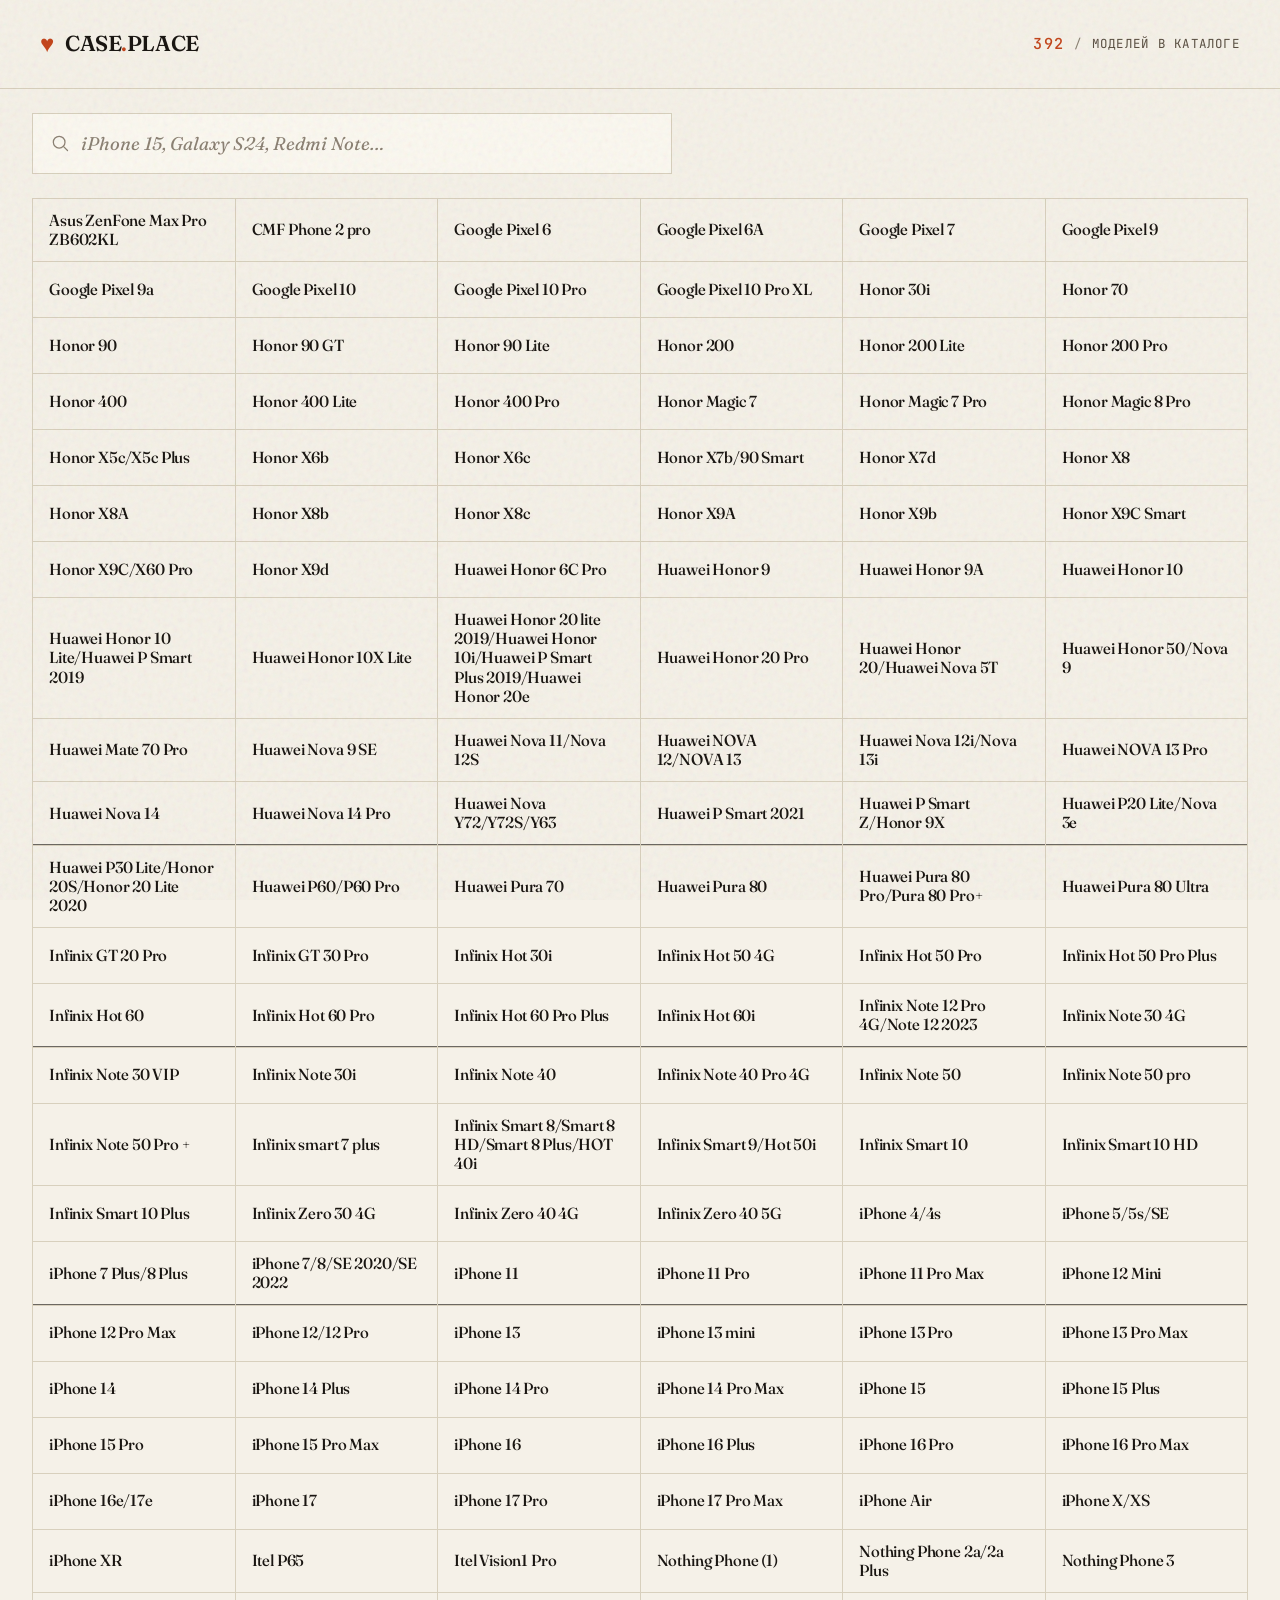
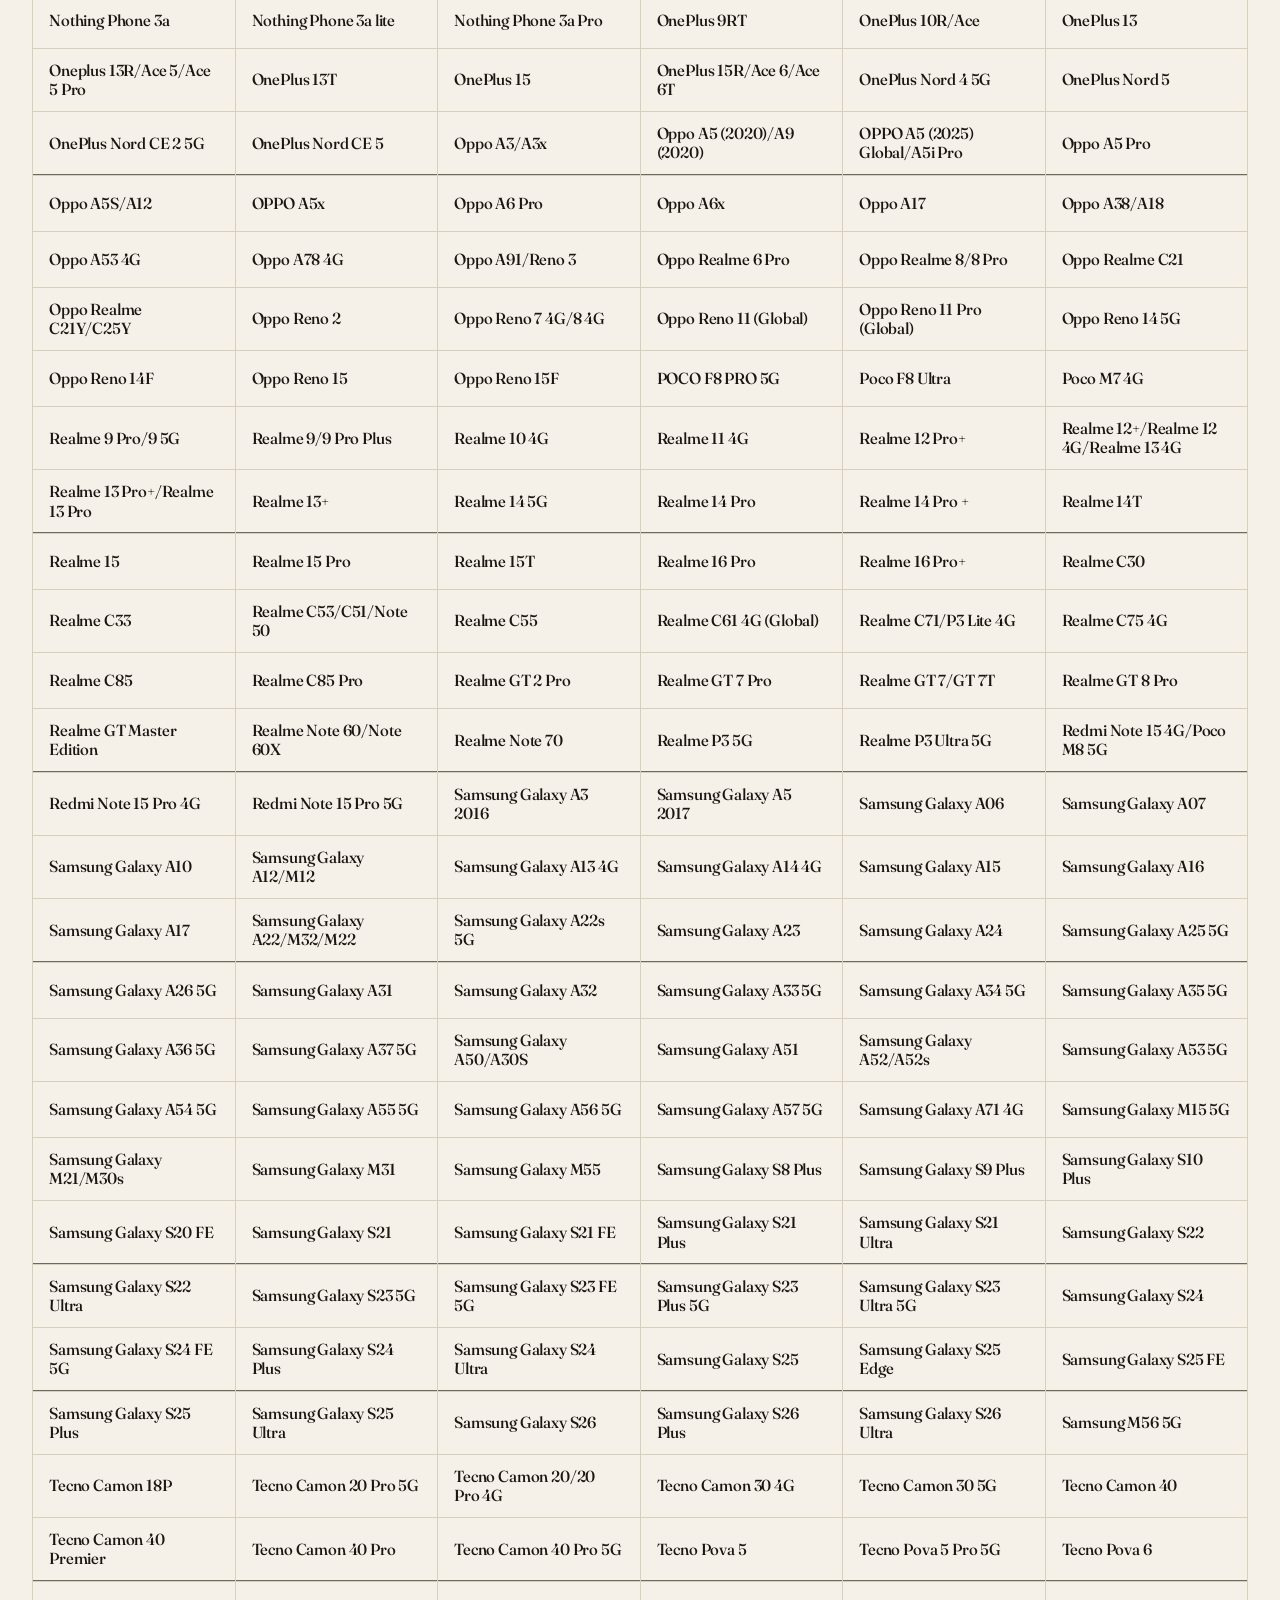
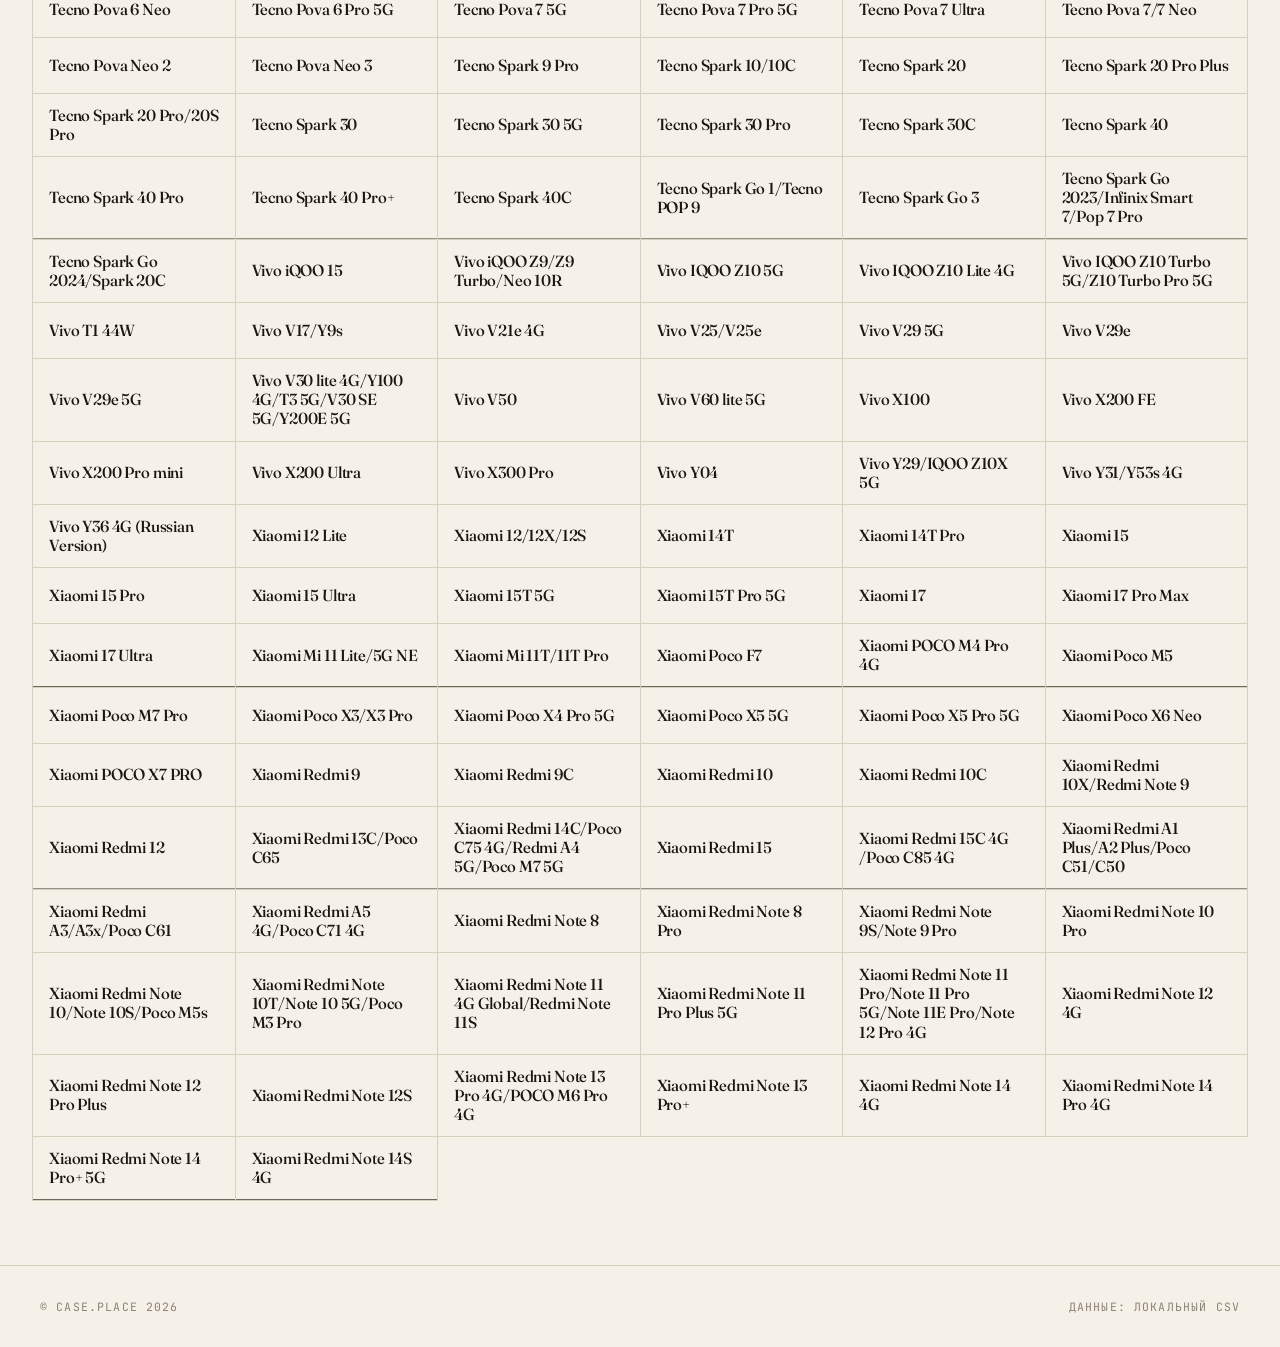
==== index.html @ de779906 "chore: initial deploy" ====
<!DOCTYPE html>
<html lang="ru">
<head>
<meta charset="UTF-8" />
<meta name="viewport" content="width=device-width, initial-scale=1.0" />
<title>Каталог моделей — CASE.PLACE</title>
<link rel="preconnect" href="https://fonts.googleapis.com">
<link rel="preconnect" href="https://fonts.gstatic.com" crossorigin>
<link href="https://fonts.googleapis.com/css2?family=Fraunces:ital,opsz,wght@0,9..144,400;0,9..144,600;0,9..144,800;1,9..144,500&family=JetBrains+Mono:wght@400;500&display=swap" rel="stylesheet">
<link rel="stylesheet" href="styles.css" />
</head>
<body>

<div class="noise"></div>

<header class="site-header">
  <div class="brand">
    <span class="brand-mark"><span class="brand-heart">♥</span></span>
    <span class="brand-name">CASE<span class="brand-dot">.</span>PLACE</span>
  </div>
  <nav class="meta-nav">
    <span id="model-count" class="counter">—</span>
    <span class="divider">/</span>
    <span class="label">моделей в каталоге</span>
  </nav>
</header>

<main class="container">

  <section class="search-section">
    <div class="search-wrap">
      <svg class="search-icon" viewBox="0 0 24 24" fill="none" stroke="currentColor" stroke-width="1.5">
        <circle cx="11" cy="11" r="7" />
        <path d="m21 21-4.35-4.35" stroke-linecap="round" />
      </svg>
      <input
        type="text"
        id="search"
        placeholder="iPhone 15, Galaxy S24, Redmi Note…"
        autocomplete="off"
      />
      <button id="clear-search" class="clear-btn" aria-label="Очистить">×</button>
    </div>
  </section>

  <section class="models" id="models-list">
    <div class="loading">Загрузка каталога…</div>
  </section>

  <section class="empty-state" id="empty-state" hidden>
    <div class="empty-mark">∅</div>
    <p>Ничего не нашлось по этому запросу.</p>
  </section>

</main>

<footer class="site-footer">
  <div class="footer-inner">
    <span>© CASE.PLACE 2026</span>
    <span class="footer-meta" id="data-meta">данные: локальный CSV</span>
  </div>
</footer>

<script src="app.js"></script>
</body>
</html>
---- styles.css ----
:root {
  --bg: #f5f1e8;
  --bg-alt: #ebe5d4;
  --ink: #1a1612;
  --ink-soft: #5a4f42;
  --ink-mute: #8c8274;
  --accent: #c4461c;
  --accent-soft: #e87c4b;
  --line: #d8d0bd;
  --card: #fbf8f0;
  --ok: #3a6b3a;
  --shadow: 0 1px 0 rgba(26, 22, 18, 0.08), 0 20px 40px -20px rgba(26, 22, 18, 0.15);
}

* { box-sizing: border-box; margin: 0; padding: 0; }

html { scroll-behavior: smooth; }

body {
  font-family: 'Fraunces', Georgia, serif;
  font-optical-sizing: auto;
  font-weight: 400;
  color: var(--ink);
  background: var(--bg);
  min-height: 100vh;
  line-height: 1.5;
  -webkit-font-smoothing: antialiased;
  text-rendering: optimizeLegibility;
  position: relative;
  overflow-x: hidden;
}

/* Noise texture overlay */
.noise {
  position: fixed;
  inset: 0;
  pointer-events: none;
  z-index: 1000;
  opacity: 0.35;
  mix-blend-mode: multiply;
  background-image: url("data:image/svg+xml,%3Csvg viewBox='0 0 200 200' xmlns='http://www.w3.org/2000/svg'%3E%3Cfilter id='n'%3E%3CfeTurbulence type='fractalNoise' baseFrequency='0.9' numOctaves='3' /%3E%3C/filter%3E%3Crect width='100%25' height='100%25' filter='url(%23n)' opacity='0.25' /%3E%3C/svg%3E");
}

/* HEADER */
.site-header {
  display: flex;
  justify-content: space-between;
  align-items: center;
  padding: 1.75rem 2.5rem;
  border-bottom: 1px solid var(--line);
  position: sticky;
  top: 0;
  background: rgba(245, 241, 232, 0.92);
  backdrop-filter: blur(12px);
  z-index: 100;
}

.brand {
  display: flex;
  align-items: center;
  gap: 0.7rem;
  font-family: 'Fraunces', serif;
  font-weight: 600;
  font-size: 1.35rem;
  letter-spacing: -0.02em;
}
.brand-mark {
  color: var(--accent);
  display: inline-flex;
  align-items: center;
  justify-content: center;
  flex-shrink: 0;
}
.brand-heart {
  font-size: 1.5rem;
  line-height: 1;
  display: inline-block;
  animation: spin 6s linear infinite;
}
@keyframes spin { to { transform: rotate(360deg); } }
.brand-dot { color: var(--accent); }

.back-link {
  display: inline-flex;
  align-items: center;
  gap: 0.5rem;
  color: var(--ink);
  text-decoration: none;
  font-family: 'JetBrains Mono', monospace;
  font-size: 0.8rem;
  text-transform: uppercase;
  letter-spacing: 0.12em;
  transition: color 0.2s;
}
.back-link:hover { color: var(--accent); }
.back-link:hover .back-arrow { transform: translateX(-4px); }
.back-arrow { transition: transform 0.25s ease; display: inline-block; }

.meta-nav {
  display: flex;
  align-items: center;
  gap: 0.6rem;
  font-family: 'JetBrains Mono', monospace;
  font-size: 0.78rem;
  color: var(--ink-soft);
  text-transform: uppercase;
  letter-spacing: 0.1em;
}
.counter {
  font-weight: 500;
  color: var(--accent);
  font-size: 0.95rem;
}
.divider { color: var(--ink-mute); }

/* CONTAINER */
.container {
  max-width: 1280px;
  margin: 0 auto;
  padding: 1.5rem 2rem 4rem;
}
.container--model { padding-top: 2rem; }

/* HERO */
.hero {
  margin-bottom: 4rem;
  max-width: 900px;
}
.eyebrow {
  font-family: 'JetBrains Mono', monospace;
  font-size: 0.75rem;
  text-transform: uppercase;
  letter-spacing: 0.25em;
  color: var(--ink-soft);
  margin-bottom: 2rem;
  display: flex;
  align-items: center;
  gap: 0.8rem;
}
.eyebrow::before {
  content: '';
  width: 32px;
  height: 1px;
  background: var(--accent);
}

.display {
  font-family: 'Fraunces', serif;
  font-size: clamp(3.5rem, 9vw, 7.5rem);
  font-weight: 400;
  line-height: 0.92;
  letter-spacing: -0.035em;
  margin-bottom: 1.75rem;
  font-variation-settings: "opsz" 144;
}
.display em {
  font-style: italic;
  font-weight: 500;
  color: var(--accent);
  font-variation-settings: "opsz" 144;
}
.display--model {
  font-size: clamp(1.6rem, 4vw, 3rem);
  margin-bottom: 0;
  word-break: break-word;
}

.lede {
  font-size: 1.2rem;
  color: var(--ink-soft);
  max-width: 540px;
  line-height: 1.55;
}

/* MODEL HERO */
.model-hero {
  margin-bottom: 1.5rem;
  padding-bottom: 1.25rem;
  border-bottom: 1px solid var(--line);
}

/* SEARCH */
.search-section {
  margin-bottom: 1.5rem;
}
.search-wrap {
  position: relative;
  max-width: 640px;
  display: flex;
  align-items: center;
}
.search-icon {
  position: absolute;
  left: 1.1rem;
  width: 20px;
  height: 20px;
  color: var(--ink-mute);
  pointer-events: none;
}
#search {
  width: 100%;
  padding: 1.1rem 3rem 1.1rem 3rem;
  font-family: 'Fraunces', serif;
  font-size: 1.15rem;
  background: var(--card);
  border: 1px solid var(--line);
  border-radius: 0;
  color: var(--ink);
  transition: border-color 0.2s, background 0.2s;
  outline: none;
}
#search:focus {
  border-color: var(--accent);
  background: #fff;
}
#search::placeholder {
  color: var(--ink-mute);
  font-style: italic;
}
.clear-btn {
  position: absolute;
  right: 0.7rem;
  width: 32px;
  height: 32px;
  border: none;
  background: transparent;
  font-size: 1.5rem;
  color: var(--ink-mute);
  cursor: pointer;
  opacity: 0;
  transition: opacity 0.2s, color 0.2s;
  line-height: 1;
  font-family: 'Fraunces', serif;
}
.clear-btn.visible { opacity: 1; }
.clear-btn:hover { color: var(--accent); }

/* MODELS LIST */
.models {
  display: grid;
  grid-template-columns: repeat(auto-fill, minmax(200px, 1fr));
  gap: 0;
  border-top: 1px solid var(--line);
  border-left: 1px solid var(--line);
}
.model-card {
  position: relative;
  padding: 0.75rem 1rem;
  text-decoration: none;
  color: var(--ink);
  border-right: 1px solid var(--line);
  border-bottom: 1px solid var(--line);
  background: transparent;
  transition: background 0.25s, color 0.25s;
  overflow: hidden;
  display: flex;
  flex-direction: column;
  justify-content: center;
  min-height: 56px;
  animation: fadeUp 0.5s ease both;
}
.model-card::before {
  content: '';
  position: absolute;
  inset: 0;
  background: var(--ink);
  transform: translateY(100%);
  transition: transform 0.35s cubic-bezier(0.7, 0, 0.3, 1);
  z-index: 0;
}
.model-card:hover::before { transform: translateY(0); }
.model-card:hover { color: var(--bg); }
.model-card:hover .model-num { color: var(--accent-soft); }
.model-card:hover .model-arrow { transform: translate(4px, -4px); opacity: 1; }

.model-card > * { position: relative; z-index: 1; }

.model-name {
  font-family: 'Fraunces', serif;
  font-size: 1rem;
  font-weight: 500;
  line-height: 1.2;
  letter-spacing: -0.01em;
  font-variation-settings: "opsz" 72;
}
.model-arrow {
  position: absolute;
  top: 0.7rem;
  right: 0.7rem;
  font-size: 1rem;
  opacity: 0;
  transform: translate(0, 0);
  transition: transform 0.3s, opacity 0.3s;
  color: var(--accent-soft);
  z-index: 1;
}

@keyframes fadeUp {
  from { opacity: 0; transform: translateY(12px); }
  to { opacity: 1; transform: translateY(0); }
}

/* PRINTS GRID */
.prints-grid {
  display: grid;
  grid-template-columns: repeat(5, 1fr);
  gap: 1rem;
}
.print-card {
  background: var(--card);
  border: 1px solid var(--line);
  padding: 0;
  overflow: hidden;
  display: flex;
  flex-direction: column;
  transition: transform 0.3s, box-shadow 0.3s;
  animation: fadeUp 0.5s ease both;
}
.print-card:hover {
  transform: translateY(-3px);
  box-shadow: var(--shadow);
}

.print-image-wrap {
  aspect-ratio: 3 / 4;
  background: var(--bg-alt);
  position: relative;
  overflow: hidden;
}
.print-image {
  width: 100%;
  height: 100%;
  object-fit: contain;
  display: block;
  transition: transform 0.5s ease;
}
.print-card:hover .print-image { transform: scale(1.03); }

.print-image-fallback {
  position: absolute;
  inset: 0;
  display: none;
  align-items: center;
  justify-content: center;
  flex-direction: column;
  gap: 0.6rem;
  color: var(--ink-mute);
  font-family: 'JetBrains Mono', monospace;
  font-size: 0.75rem;
  letter-spacing: 0.1em;
  text-transform: uppercase;
  text-align: center;
  padding: 1rem;
  background: var(--bg-alt);
}
.print-image-fallback.show { display: flex; }
.print-image-fallback-mark { font-size: 2rem; color: var(--ink-mute); }


.print-actions {
  display: grid;
  grid-template-columns: 1fr 1fr;
}
.btn-mp {
  display: flex;
  align-items: center;
  justify-content: center;
  gap: 0.35rem;
  padding: 0.55rem 0.4rem;
  font-family: 'JetBrains Mono', monospace;
  font-size: 0.78rem;
  font-weight: 500;
  text-transform: uppercase;
  letter-spacing: 0.12em;
  text-decoration: none;
  color: var(--ink);
  background: transparent;
  border: none;
  border-right: 1px solid var(--line);
  cursor: pointer;
  transition: background 0.2s, color 0.2s;
  position: relative;
}
.btn-mp:last-child { border-right: none; }
.btn-mp:hover { background: var(--ink); color: var(--bg); }
.btn-mp .mp-dot {
  width: 6px;
  height: 6px;
  border-radius: 50%;
  display: inline-block;
}
.btn-mp.ozon .mp-dot { background: #005bff; }
.btn-mp.wb .mp-dot { background: #cb11ab; }

.btn-mp.disabled {
  color: var(--ink-mute);
  cursor: not-allowed;
  pointer-events: none;
  background: repeating-linear-gradient(
    45deg,
    transparent,
    transparent 6px,
    rgba(140, 130, 116, 0.08) 6px,
    rgba(140, 130, 116, 0.08) 7px
  );
}
.btn-mp.disabled .mp-dot { background: var(--ink-mute); }

/* LOADING & EMPTY STATES */
.loading {
  grid-column: 1 / -1;
  padding: 4rem 2rem;
  text-align: center;
  color: var(--ink-mute);
  font-family: 'JetBrains Mono', monospace;
  font-size: 0.85rem;
  letter-spacing: 0.12em;
  text-transform: uppercase;
}
.empty-state {
  padding: 5rem 2rem;
  text-align: center;
  color: var(--ink-soft);
}
.empty-mark {
  font-size: 4rem;
  color: var(--accent);
  margin-bottom: 1rem;
  font-family: 'Fraunces', serif;
  font-style: italic;
}

/* FOOTER */
.site-footer {
  border-top: 1px solid var(--line);
  padding: 2rem 2.5rem;
  margin-top: auto;
}
.footer-inner {
  max-width: 1280px;
  margin: 0 auto;
  display: flex;
  justify-content: space-between;
  align-items: center;
  font-family: 'JetBrains Mono', monospace;
  font-size: 0.72rem;
  color: var(--ink-mute);
  letter-spacing: 0.1em;
  text-transform: uppercase;
}

/* SETTINGS BUTTON */
.settings-open-btn {
  background: transparent;
  border: 1px solid var(--line);
  width: 36px;
  height: 36px;
  display: flex;
  align-items: center;
  justify-content: center;
  cursor: pointer;
  color: var(--ink-mute);
  transition: color 0.2s, border-color 0.2s;
  flex-shrink: 0;
}
.settings-open-btn:hover { color: var(--accent); border-color: var(--accent); }

/* SETTINGS MODAL */
.settings-modal {
  display: none;
  position: fixed;
  inset: 0;
  z-index: 500;
  align-items: stretch;
  justify-content: flex-end;
}
.settings-modal.open { display: flex; }

.settings-backdrop {
  position: absolute;
  inset: 0;
  background: rgba(26, 22, 18, 0.45);
  backdrop-filter: blur(4px);
}
.settings-panel {
  position: relative;
  width: 360px;
  background: var(--card);
  border-left: 1px solid var(--line);
  z-index: 1;
  display: flex;
  flex-direction: column;
  max-height: 100vh;
  overflow-y: auto;
  animation: slideInRight 0.22s ease;
}
@keyframes slideInRight {
  from { transform: translateX(100%); }
  to   { transform: translateX(0); }
}

.settings-header {
  display: flex;
  align-items: center;
  justify-content: space-between;
  padding: 1.4rem 1.5rem;
  border-bottom: 1px solid var(--line);
  position: sticky;
  top: 0;
  background: var(--card);
}
.settings-title {
  font-family: 'JetBrains Mono', monospace;
  font-size: 0.75rem;
  text-transform: uppercase;
  letter-spacing: 0.14em;
  color: var(--ink-soft);
}
.settings-close {
  background: none;
  border: none;
  font-size: 1.6rem;
  color: var(--ink-mute);
  cursor: pointer;
  line-height: 1;
  font-family: 'Fraunces', serif;
  padding: 0.2rem 0.4rem;
  transition: color 0.2s;
}
.settings-close:hover { color: var(--accent); }

.settings-body {
  padding: 1.5rem;
  display: flex;
  flex-direction: column;
  gap: 0.9rem;
  flex: 1;
}
.settings-label {
  font-family: 'JetBrains Mono', monospace;
  font-size: 0.7rem;
  text-transform: uppercase;
  letter-spacing: 0.12em;
  color: var(--ink-mute);
}
.settings-input {
  width: 100%;
  padding: 0.9rem 1rem;
  font-family: 'JetBrains Mono', monospace;
  font-size: 0.88rem;
  background: var(--bg);
  border: 1px solid var(--line);
  color: var(--ink);
  outline: none;
  transition: border-color 0.2s;
}
.settings-input:focus { border-color: var(--accent); }

.settings-btn {
  padding: 1rem;
  font-family: 'JetBrains Mono', monospace;
  font-size: 0.8rem;
  text-transform: uppercase;
  letter-spacing: 0.12em;
  background: var(--ink);
  color: var(--bg);
  border: none;
  cursor: pointer;
  transition: background 0.2s;
  min-height: 48px;
}
.settings-btn:hover:not(:disabled) { background: var(--accent); }
.settings-btn:disabled { background: var(--ink-mute); cursor: not-allowed; }
.settings-btn--outline {
  background: transparent;
  color: var(--ink);
  border: 1px solid var(--line);
}
.settings-btn--outline:hover:not(:disabled) { background: var(--bg-alt); border-color: var(--ink); }

.settings-status {
  font-family: 'JetBrains Mono', monospace;
  font-size: 0.74rem;
  letter-spacing: 0.04em;
  min-height: 1.2em;
  line-height: 1.5;
}
.settings-status.ok    { color: var(--ok); }
.settings-status.error { color: var(--accent); }

.settings-hint { margin-top: 0.5rem; }
.settings-clear {
  background: none;
  border: none;
  font-family: 'JetBrains Mono', monospace;
  font-size: 0.7rem;
  color: var(--ink-mute);
  cursor: pointer;
  text-decoration: underline;
  padding: 0;
  letter-spacing: 0.04em;
}
.settings-clear:hover { color: var(--accent); }

/* RESPONSIVE 720px */
@media (max-width: 720px) {
  .site-header { padding: 1rem 1.25rem; gap: 0.75rem; }
  .container { padding: 2rem 1.25rem 4rem; }
  .models { grid-template-columns: repeat(2, 1fr); }
  .prints-grid { grid-template-columns: repeat(2, 1fr); gap: 0.75rem; }
  .display { font-size: clamp(2.8rem, 13vw, 4.5rem); }
  .lede { font-size: 1.05rem; }
  .site-footer { padding: 1.5rem 1.25rem; }
  .footer-inner { flex-direction: column; gap: 0.5rem; }
  .meta-nav .label { display: none; }
  .meta-nav .divider { display: none; }
}

/* RESPONSIVE 480px */
@media (max-width: 480px) {
  .site-header { padding: 0.85rem 1rem; }
  .brand-name { font-size: 1.1rem; }
  .container { padding: 1.5rem 1rem 3rem; }
  .hero { margin-bottom: 2.5rem; }
  .display { font-size: clamp(2.4rem, 14vw, 3.5rem); }
  .lede { font-size: 1rem; }
  .search-section { margin-bottom: 2rem; }
  #search { font-size: 1rem; padding: 1rem 2.75rem 1rem 2.75rem; }
  .model-card { min-height: 56px; padding: 0.6rem 0.8rem; }
  .model-name { font-size: 0.9rem; }
  .prints-grid { grid-template-columns: repeat(2, 1fr); }
  .btn-mp { min-height: 52px; font-size: 0.72rem; }
  .print-info { padding: 1rem 1.1rem 0.6rem; }

  /* Модал снизу на мобильном */
  .settings-modal { align-items: flex-end; justify-content: stretch; }
  .settings-panel {
    width: 100%;
    border-left: none;
    border-top: 1px solid var(--line);
    max-height: 85vh;
    animation: slideInBottom 0.22s ease;
  }
  @keyframes slideInBottom {
    from { transform: translateY(100%); }
    to   { transform: translateY(0); }
  }
}

/* Stagger card animations */
.model-card:nth-child(1) { animation-delay: 0.02s; }
.model-card:nth-child(2) { animation-delay: 0.04s; }
.model-card:nth-child(3) { animation-delay: 0.06s; }
.model-card:nth-child(4) { animation-delay: 0.08s; }
.model-card:nth-child(5) { animation-delay: 0.10s; }
.model-card:nth-child(6) { animation-delay: 0.12s; }
.model-card:nth-child(7) { animation-delay: 0.14s; }
.model-card:nth-child(8) { animation-delay: 0.16s; }
.model-card:nth-child(n+9) { animation-delay: 0.18s; }

.print-card:nth-child(1) { animation-delay: 0.05s; }
.print-card:nth-child(2) { animation-delay: 0.10s; }
.print-card:nth-child(3) { animation-delay: 0.15s; }
.print-card:nth-child(4) { animation-delay: 0.20s; }
.print-card:nth-child(n+5) { animation-delay: 0.25s; }
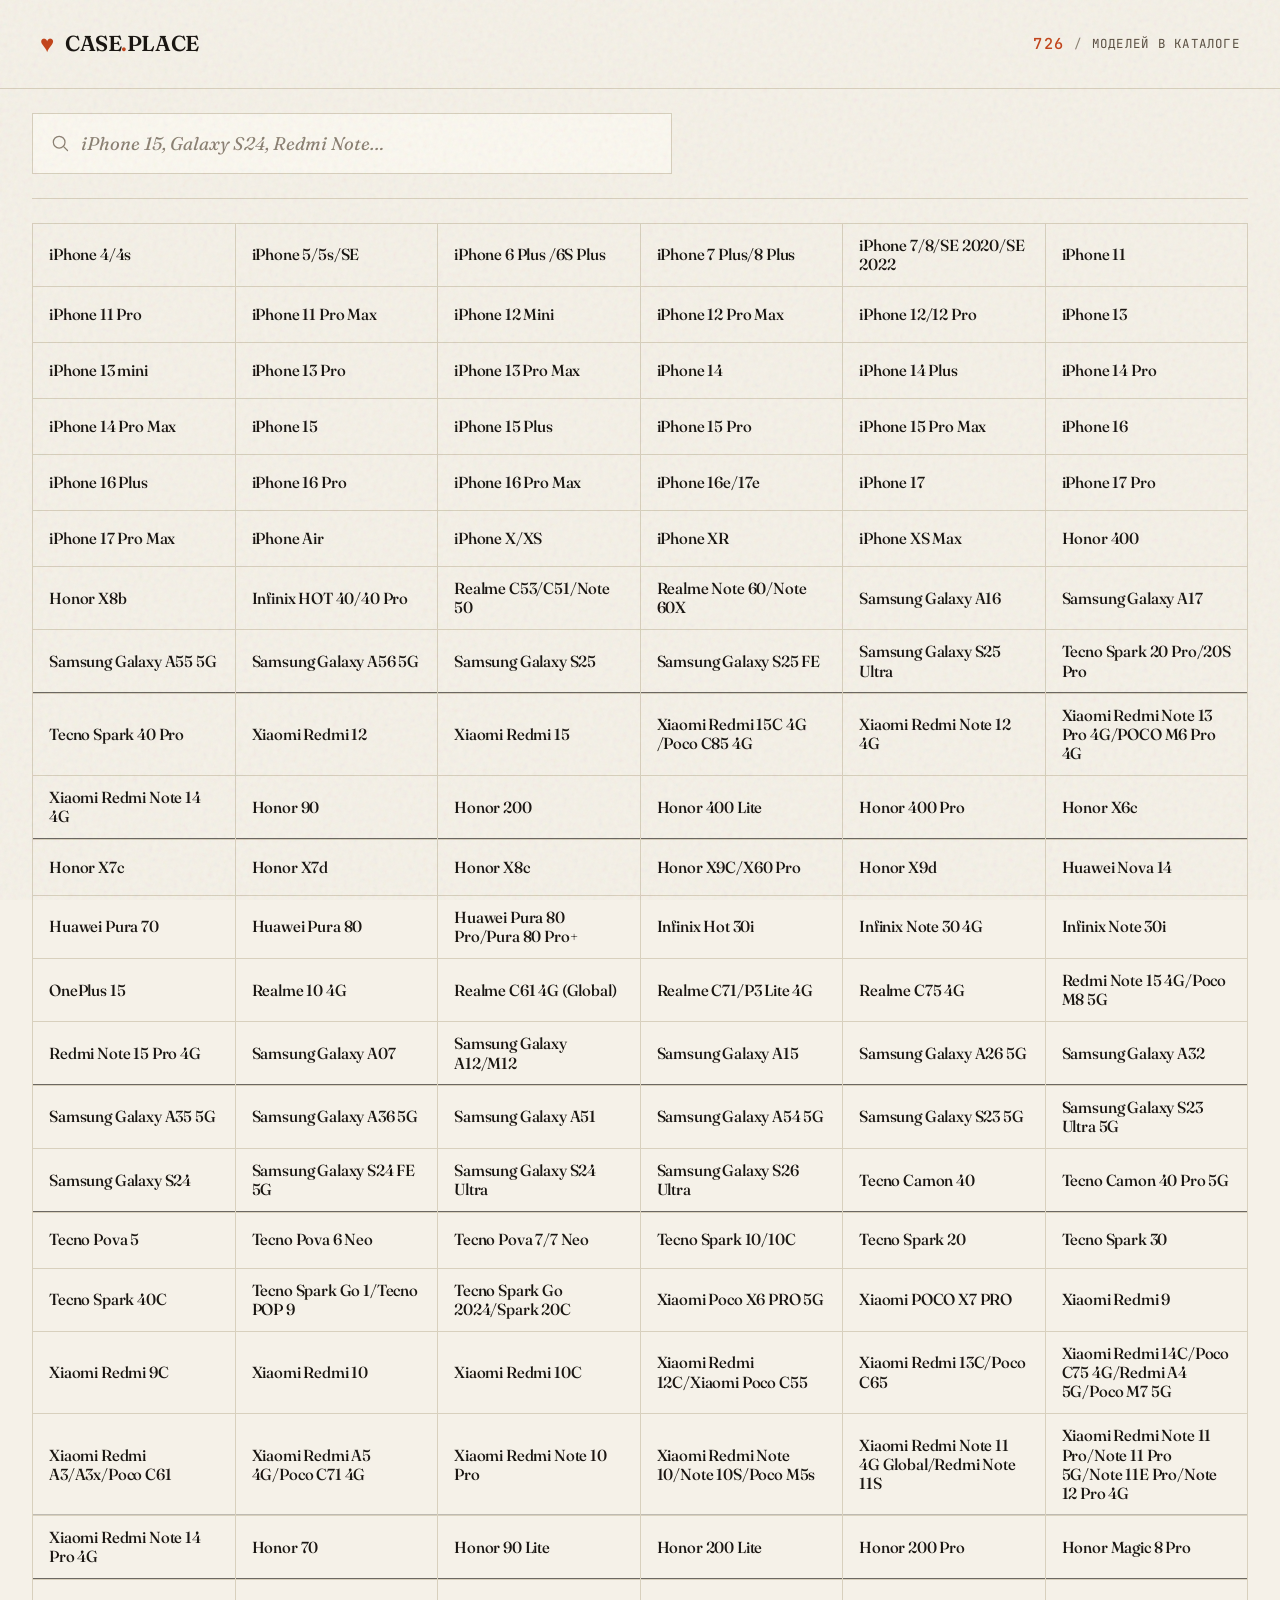
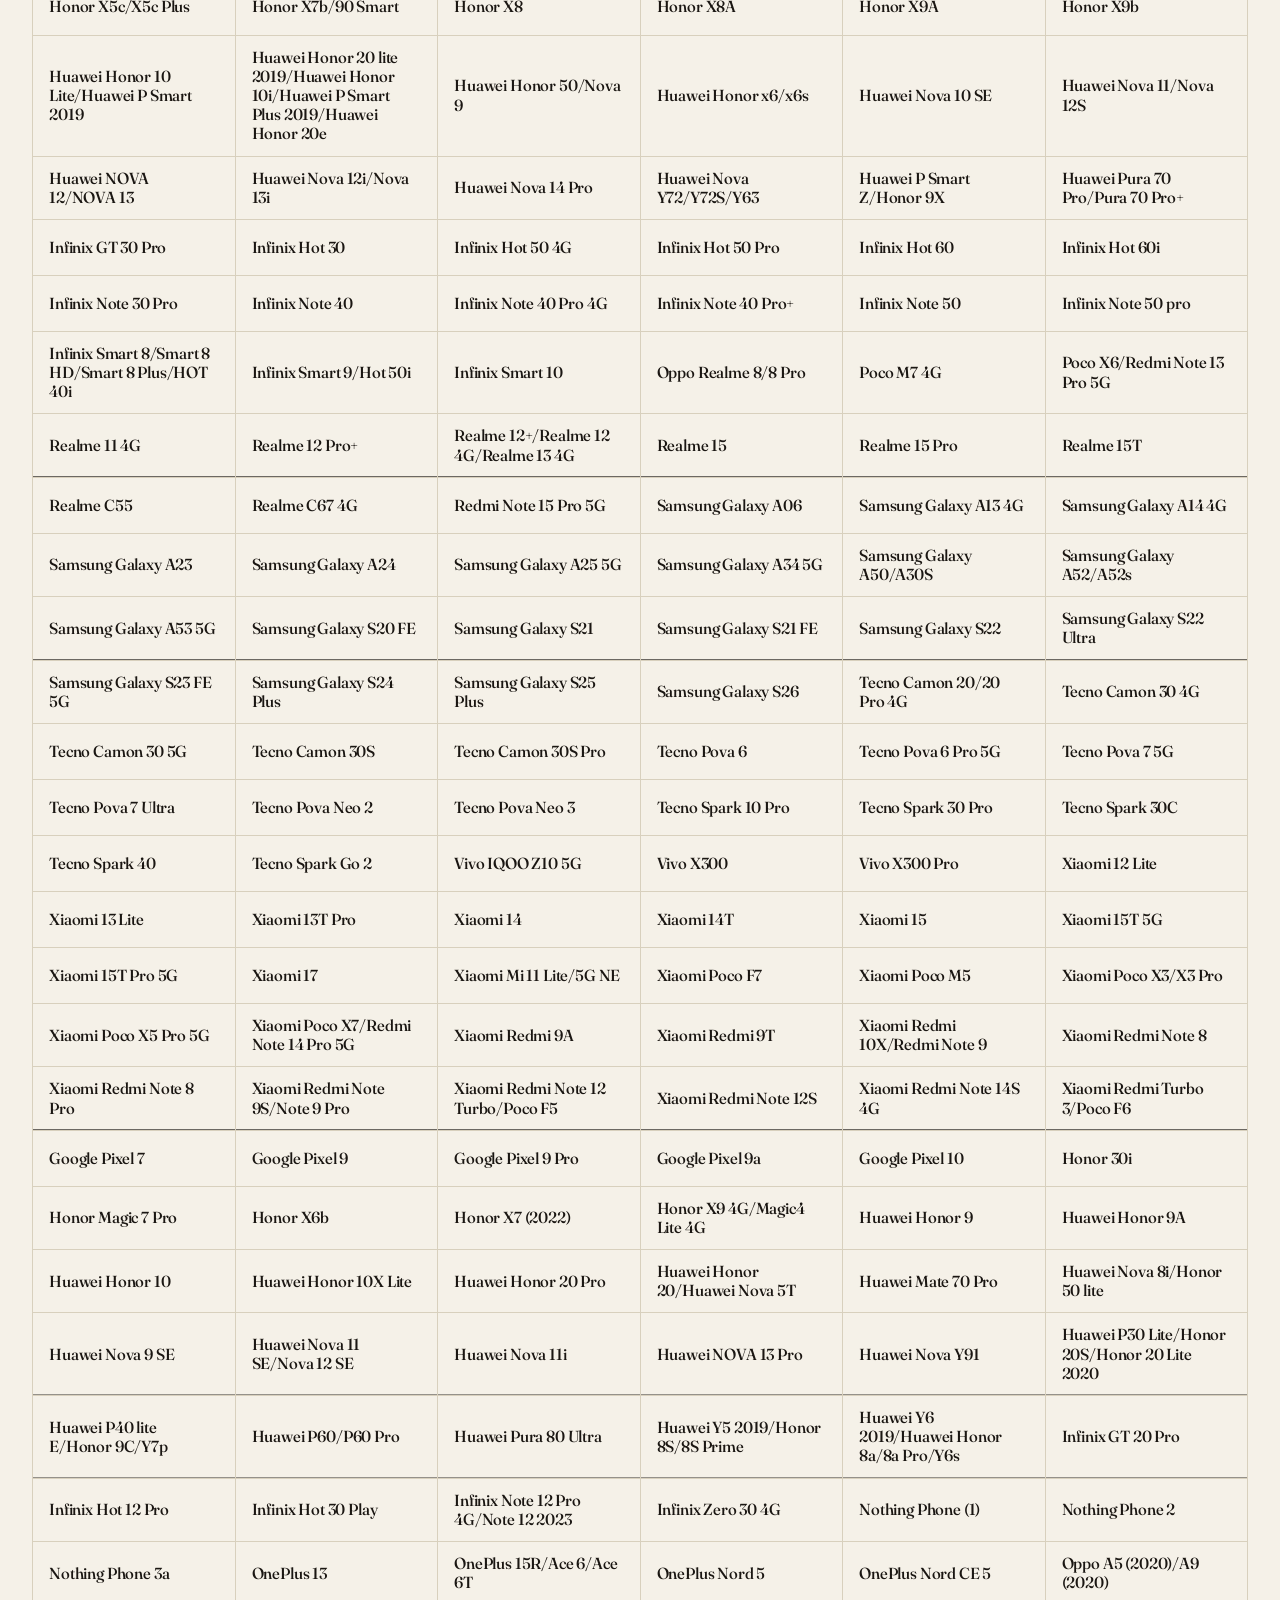
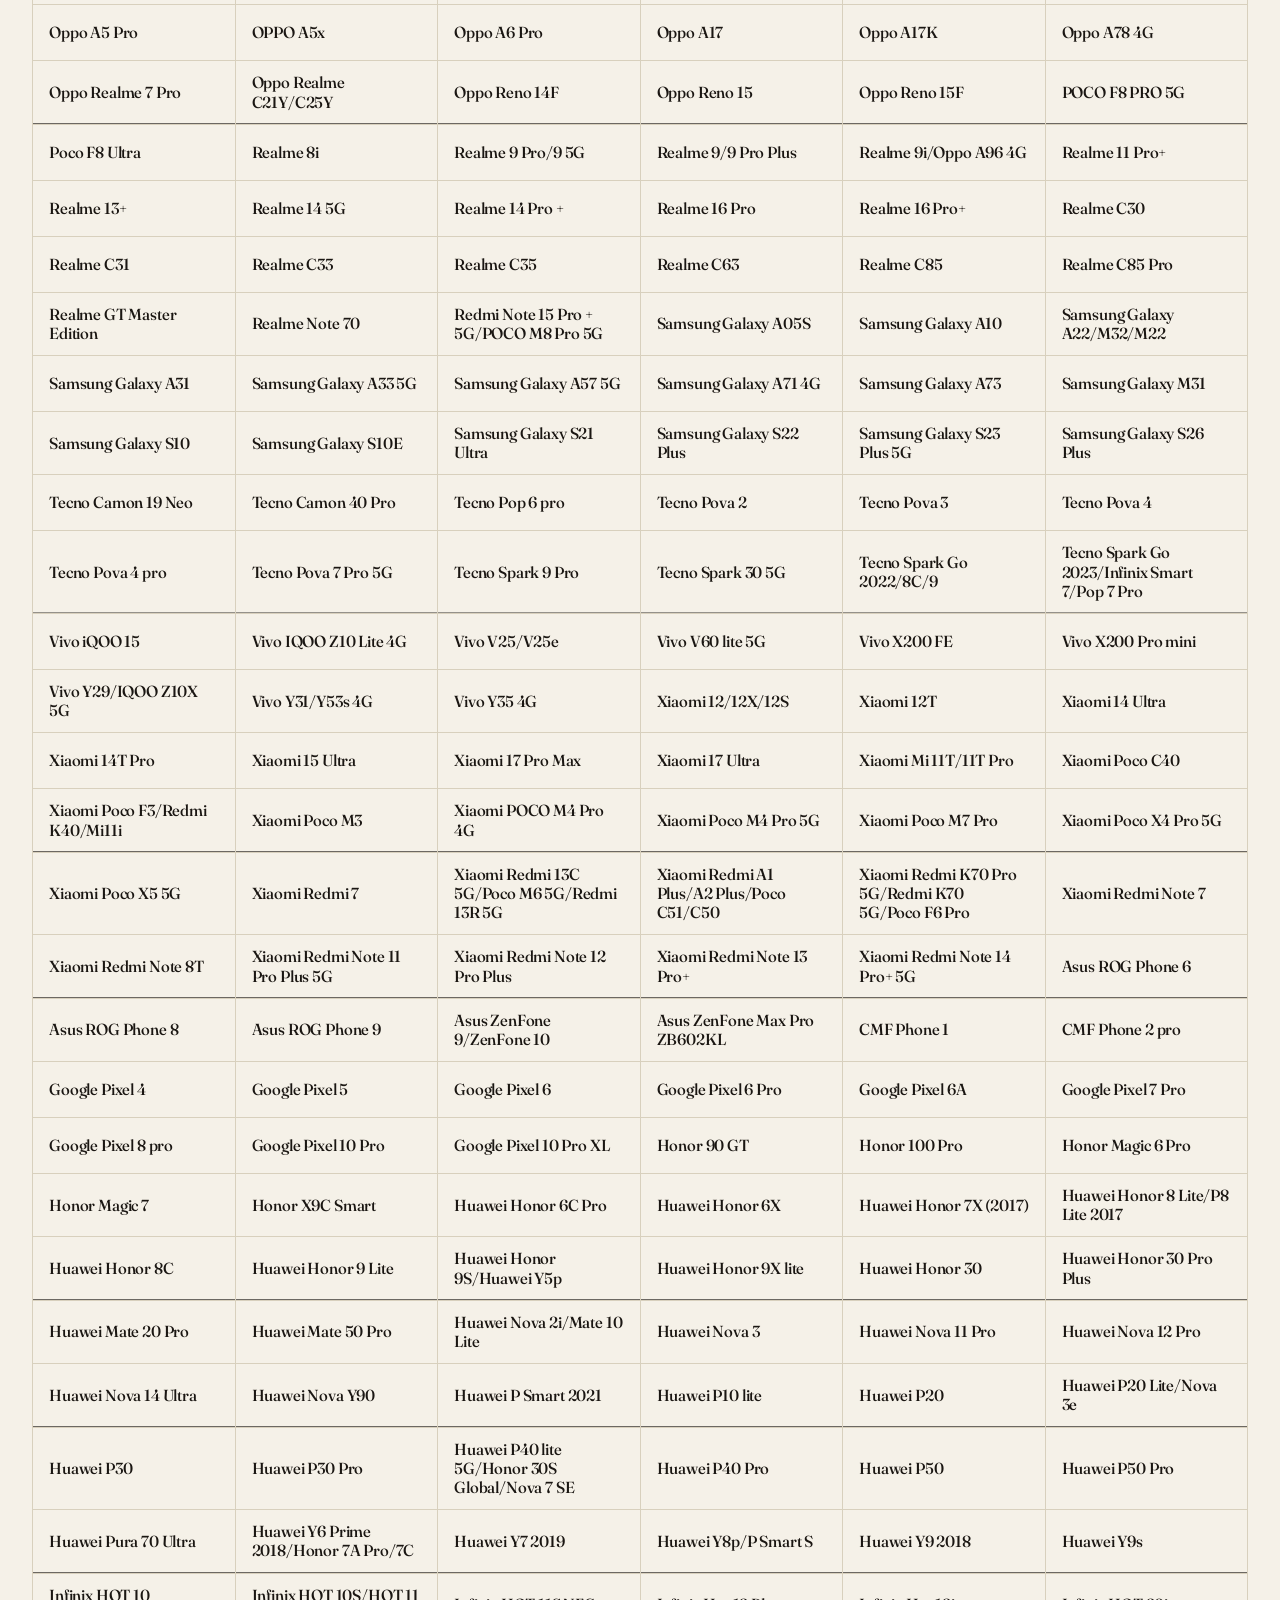
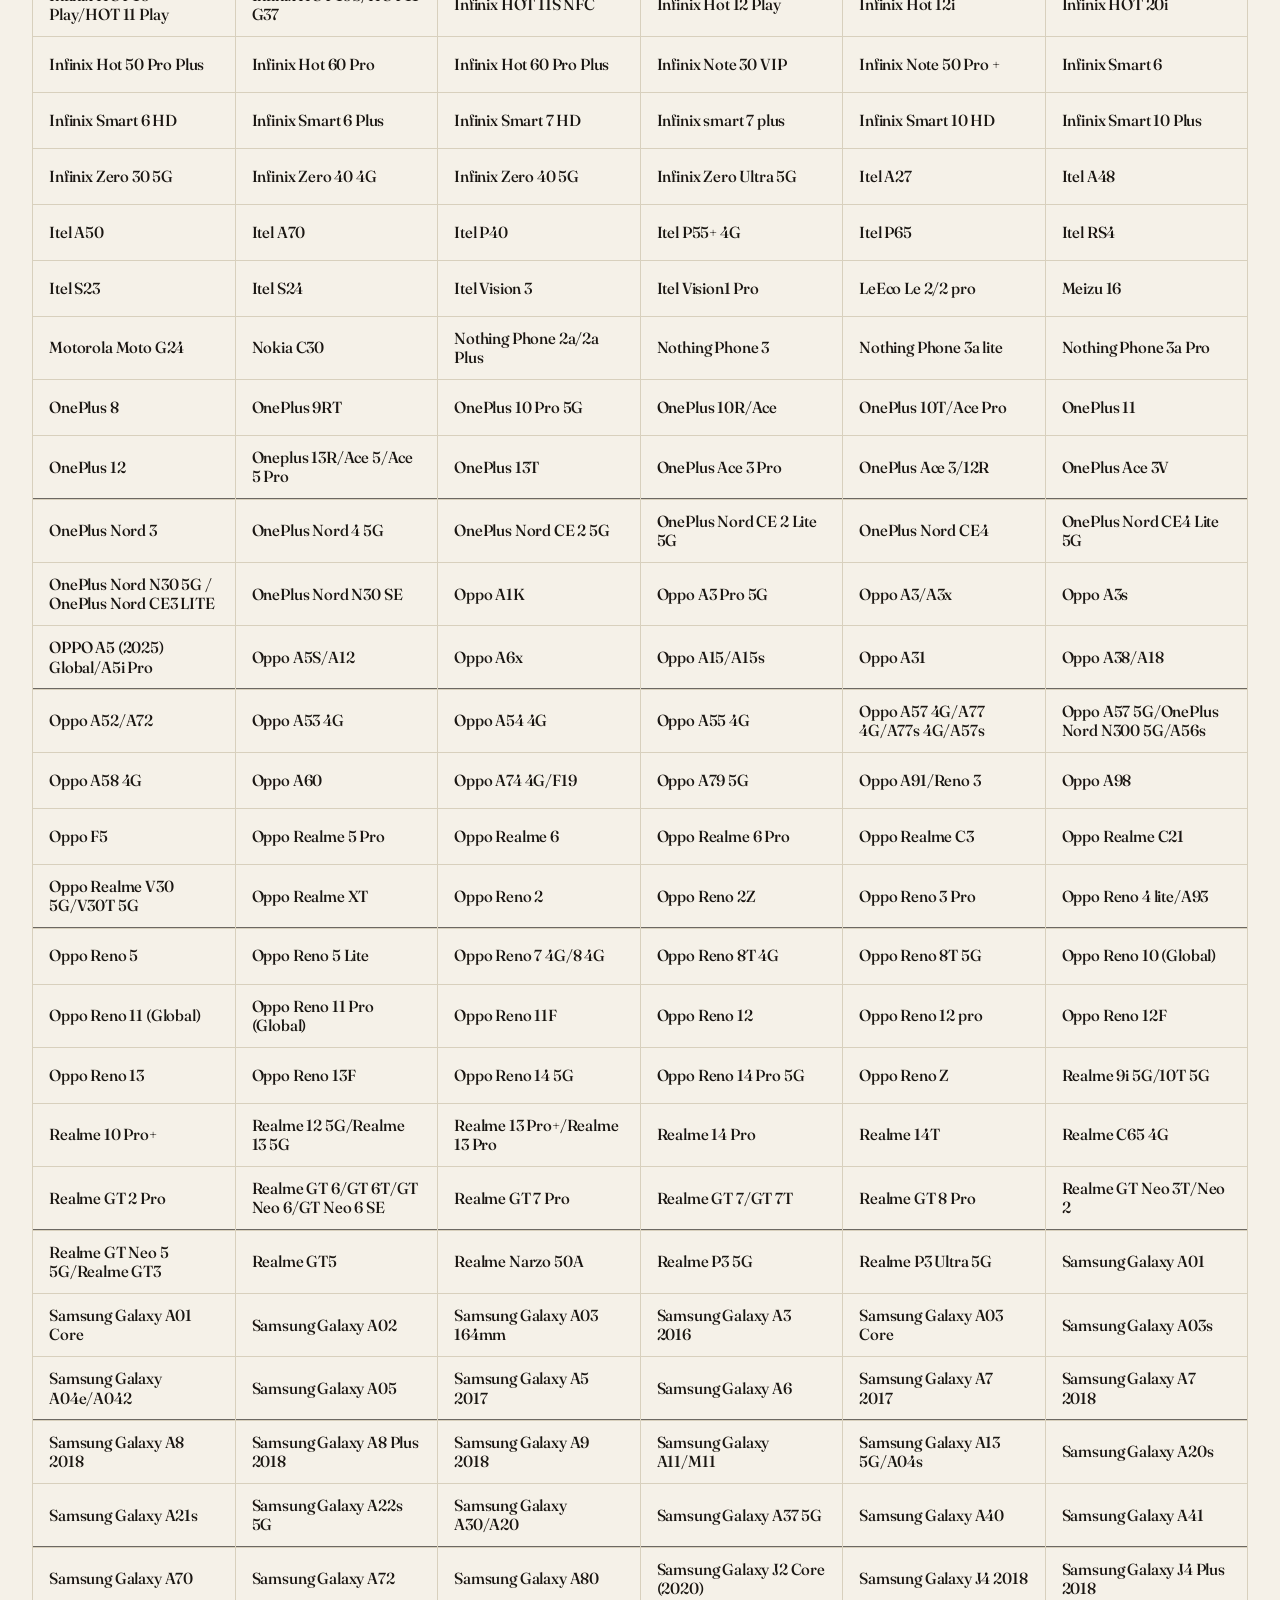
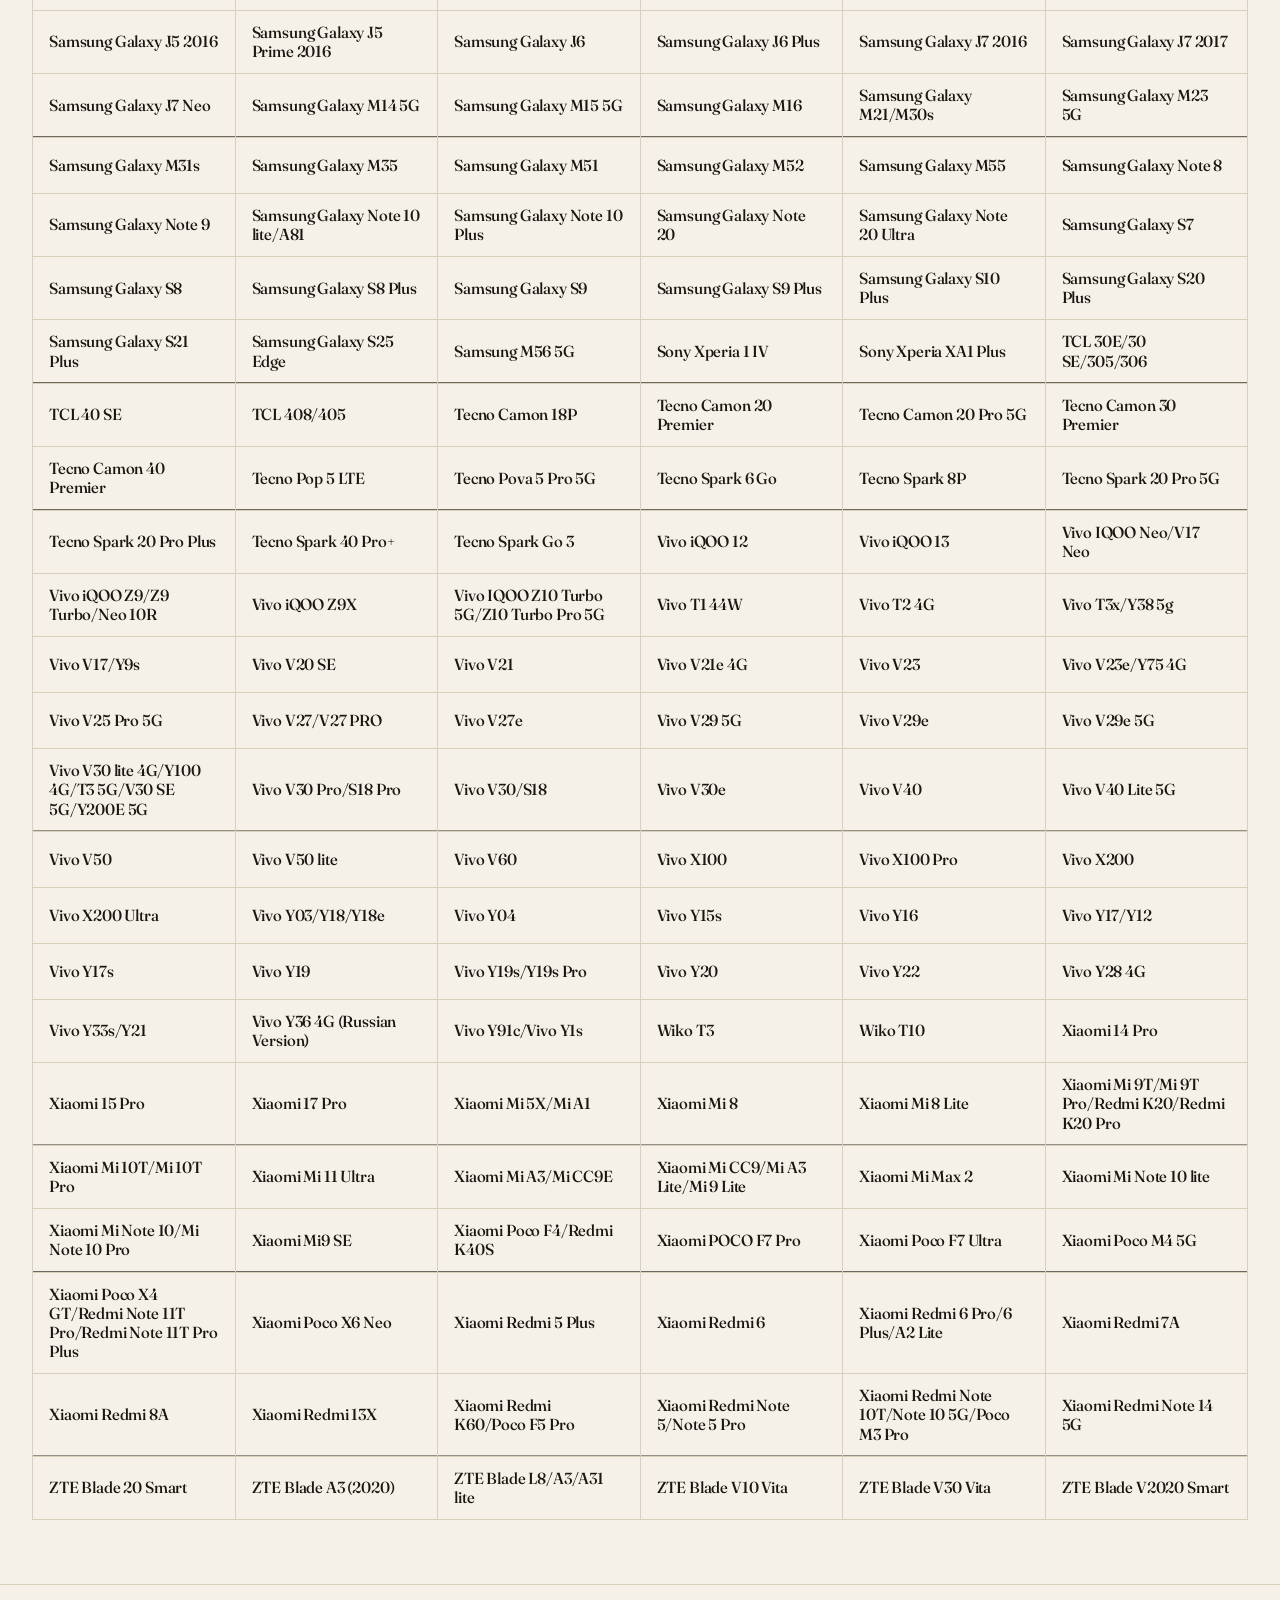
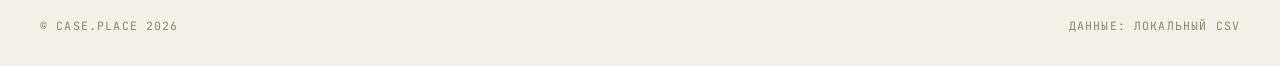
==== commit 190b981b: "chore: refresh data.csv" ====
--- a/index.html
+++ b/index.html
@@ -43,6 +43,8 @@
     </div>
   </section>
 
+  <section class="material-filter" id="material-filter"></section>
+
   <section class="models" id="models-list">
     <div class="loading">Загрузка каталога…</div>
   </section>
--- a/styles.css
+++ b/styles.css
@@ -234,6 +234,32 @@
 }
 .clear-btn.visible { opacity: 1; }
 .clear-btn:hover { color: var(--accent); }
+
+/* MATERIAL FILTER TABS */
+.material-filter {
+  display: flex;
+  flex-wrap: wrap;
+  margin-bottom: 1.5rem;
+  border-top: 1px solid var(--line);
+  border-left: 1px solid var(--line);
+}
+.material-tab {
+  font-family: 'JetBrains Mono', monospace;
+  font-size: 0.73rem;
+  text-transform: uppercase;
+  letter-spacing: 0.1em;
+  padding: 0.6rem 1.1rem;
+  background: transparent;
+  border: none;
+  border-right: 1px solid var(--line);
+  border-bottom: 1px solid var(--line);
+  color: var(--ink-soft);
+  cursor: pointer;
+  transition: background 0.2s, color 0.2s;
+  white-space: nowrap;
+}
+.material-tab:hover { background: var(--bg-alt); color: var(--ink); }
+.material-tab.active { background: var(--ink); color: var(--bg); }
 
 /* MODELS LIST */
 .models {
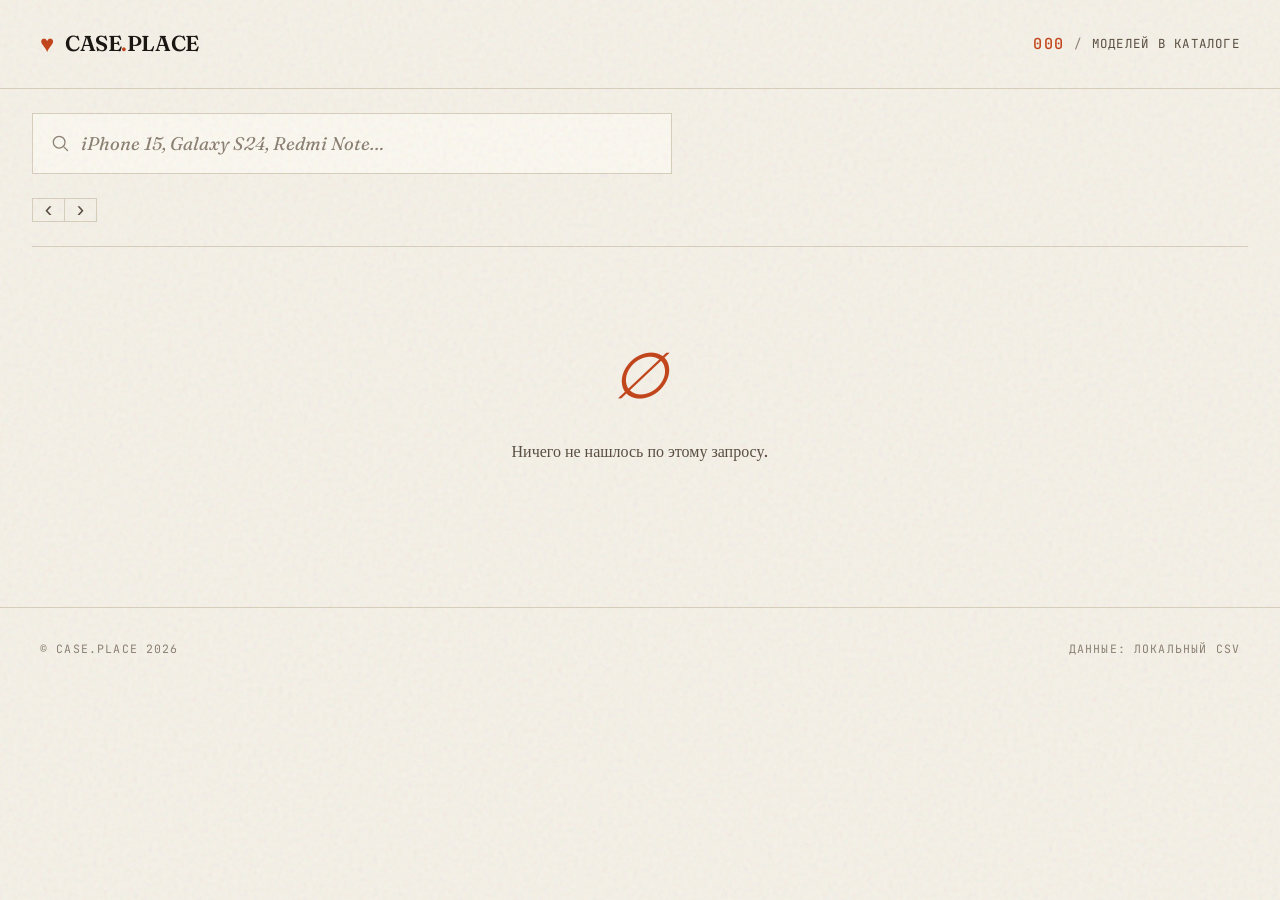
==== commit 563f3ac5: "chore: refresh data.csv" ====
--- a/index.html
+++ b/index.html
@@ -43,7 +43,11 @@
     </div>
   </section>
 
-  <section class="material-filter" id="material-filter"></section>
+  <div class="filter-wrap">
+    <button class="filter-arrow filter-arrow--left" id="filter-arrow-left" aria-label="Прокрутить влево">&#8249;</button>
+    <section class="material-filter" id="material-filter"></section>
+    <button class="filter-arrow filter-arrow--right" id="filter-arrow-right" aria-label="Прокрутить вправо">&#8250;</button>
+  </div>
 
   <section class="models" id="models-list">
     <div class="loading">Загрузка каталога…</div>
--- a/styles.css
+++ b/styles.css
@@ -236,13 +236,40 @@
 .clear-btn:hover { color: var(--accent); }
 
 /* MATERIAL FILTER TABS */
+.filter-wrap {
+  position: relative;
+  display: flex;
+  align-items: stretch;
+  margin-bottom: 1.5rem;
+}
+.filter-arrow {
+  flex-shrink: 0;
+  width: 2rem;
+  background: var(--bg);
+  border: 1px solid var(--line);
+  color: var(--ink-soft);
+  font-size: 1.4rem;
+  line-height: 1;
+  cursor: pointer;
+  transition: background 0.15s, color 0.15s, opacity 0.15s;
+  z-index: 1;
+  padding: 0;
+}
+.filter-arrow:hover { background: var(--bg-alt); color: var(--ink); }
+.filter-arrow--left  { border-right: none; }
+.filter-arrow--right { border-left: none; }
+.filter-arrow[disabled] { opacity: 0.2; cursor: default; pointer-events: none; }
+
 .material-filter {
   display: flex;
-  flex-wrap: wrap;
-  margin-bottom: 1.5rem;
+  flex-wrap: nowrap;
+  overflow-x: auto;
+  -webkit-overflow-scrolling: touch;
+  scrollbar-width: none;
   border-top: 1px solid var(--line);
   border-left: 1px solid var(--line);
 }
+.material-filter::-webkit-scrollbar { display: none; }
 .material-tab {
   font-family: 'JetBrains Mono', monospace;
   font-size: 0.73rem;
@@ -257,6 +284,7 @@
   cursor: pointer;
   transition: background 0.2s, color 0.2s;
   white-space: nowrap;
+  flex-shrink: 0;
 }
 .material-tab:hover { background: var(--bg-alt); color: var(--ink); }
 .material-tab.active { background: var(--ink); color: var(--bg); }
@@ -631,7 +659,7 @@
 /* RESPONSIVE 720px */
 @media (max-width: 720px) {
   .site-header { padding: 1rem 1.25rem; gap: 0.75rem; }
-  .container { padding: 2rem 1.25rem 4rem; }
+  .container { padding: 1.25rem 1.25rem 4rem; }
   .models { grid-template-columns: repeat(2, 1fr); }
   .prints-grid { grid-template-columns: repeat(2, 1fr); gap: 0.75rem; }
   .display { font-size: clamp(2.8rem, 13vw, 4.5rem); }
@@ -640,23 +668,28 @@
   .footer-inner { flex-direction: column; gap: 0.5rem; }
   .meta-nav .label { display: none; }
   .meta-nav .divider { display: none; }
+  .filter-wrap { margin-bottom: 1rem; }
+  .material-tab { padding: 0.55rem 0.9rem; font-size: 0.68rem; }
 }
 
 /* RESPONSIVE 480px */
 @media (max-width: 480px) {
   .site-header { padding: 0.85rem 1rem; }
   .brand-name { font-size: 1.1rem; }
-  .container { padding: 1.5rem 1rem 3rem; }
+  .container { padding: 1rem 1rem 3rem; }
   .hero { margin-bottom: 2.5rem; }
   .display { font-size: clamp(2.4rem, 14vw, 3.5rem); }
   .lede { font-size: 1rem; }
-  .search-section { margin-bottom: 2rem; }
+  .search-section { margin-bottom: 0.75rem; }
   #search { font-size: 1rem; padding: 1rem 2.75rem 1rem 2.75rem; }
-  .model-card { min-height: 56px; padding: 0.6rem 0.8rem; }
-  .model-name { font-size: 0.9rem; }
+  .model-card { min-height: 52px; padding: 0.55rem 0.75rem; }
+  .model-name { font-size: 0.88rem; }
+  .models { grid-template-columns: repeat(2, 1fr); }
   .prints-grid { grid-template-columns: repeat(2, 1fr); }
-  .btn-mp { min-height: 52px; font-size: 0.72rem; }
+  .btn-mp { min-height: 48px; font-size: 0.7rem; }
   .print-info { padding: 1rem 1.1rem 0.6rem; }
+  .filter-wrap { margin-bottom: 0.75rem; }
+  .material-tab { padding: 0.5rem 0.8rem; font-size: 0.65rem; }
 
   /* Модал снизу на мобильном */
   .settings-modal { align-items: flex-end; justify-content: stretch; }
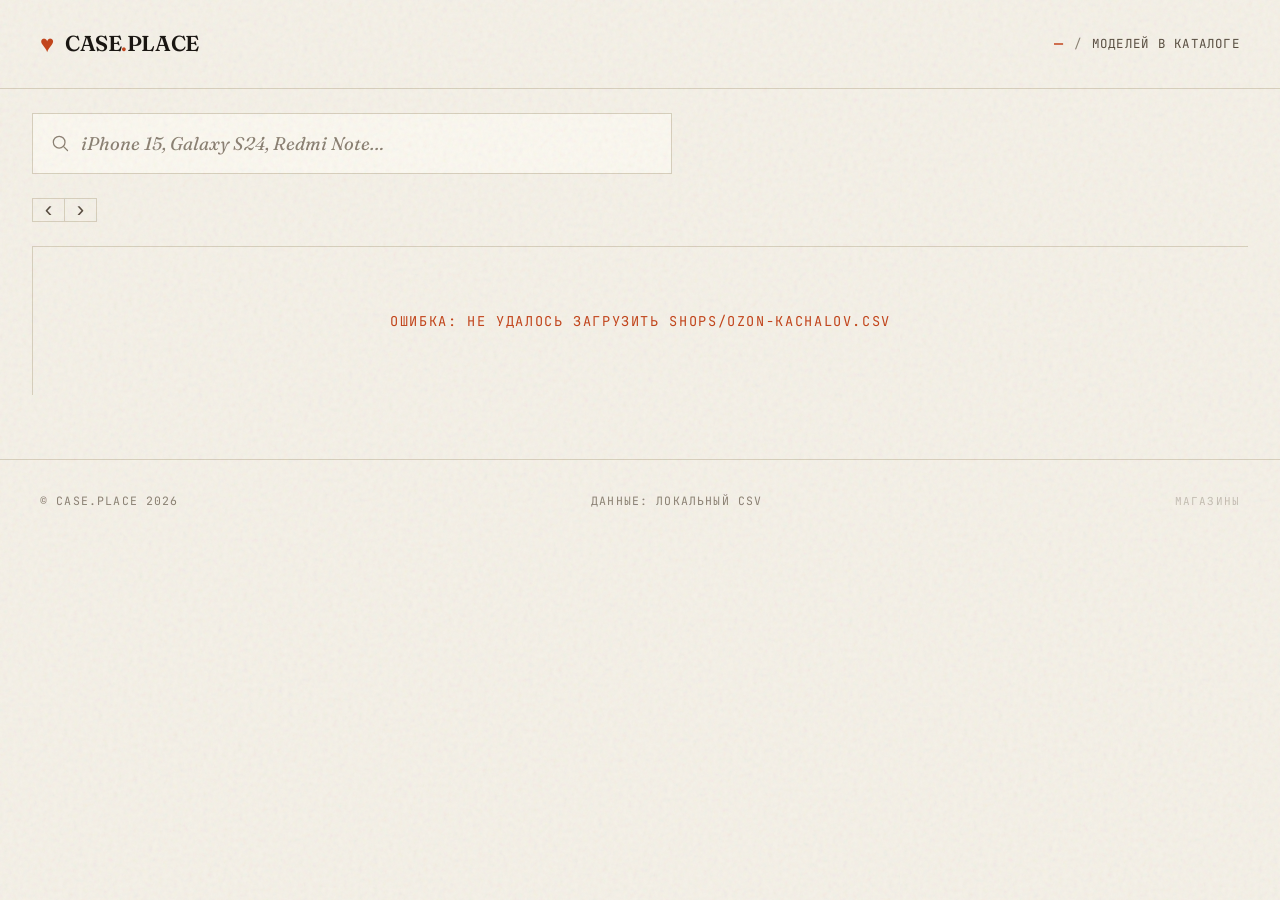
==== commit 42d39da1: "chore: refresh shop data" ====
--- a/index.html
+++ b/index.html
@@ -68,5 +68,8 @@
 </footer>
 
 <script src="app.js"></script>
+<script src="rank.js"></script>
+<script src="data.js"></script>
+<script src="shops.js"></script>
 </body>
 </html>
--- a/styles.css
+++ b/styles.css
@@ -80,6 +80,36 @@
 @keyframes spin { to { transform: rotate(360deg); } }
 .brand-dot { color: var(--accent); }
 
+/* Co-brand-лого коллекции. Элементы создаёт collection-brand.js ТОЛЬКО на
+   коллекция-сайте; на основном сайте их нет -> правила инертны. Лого — громкое,
+   поэтому держим его модест-маркой: тонкий дивайдер + микро-лейбл «коллекция». */
+.brand-collection {
+  display: inline-flex;
+  align-items: center;
+  gap: 0.6rem;
+  margin-left: 0.9rem;
+  padding-left: 0.9rem;
+  border-left: 1px solid var(--line);
+}
+.brand-collection-label {
+  font-family: 'JetBrains Mono', monospace;
+  font-size: 0.62rem;
+  letter-spacing: 0.14em;
+  text-transform: uppercase;
+  color: var(--ink-soft);
+  white-space: nowrap;
+}
+.brand-collection-logo {
+  height: 30px;
+  width: auto;
+  display: block;
+}
+@media (max-width: 480px) {
+  .brand-collection { margin-left: 0.6rem; padding-left: 0.6rem; gap: 0.45rem; }
+  .brand-collection-label { display: none; }
+  .brand-collection-logo { height: 24px; }
+}
+
 .back-link {
   display: inline-flex;
   align-items: center;
@@ -173,6 +203,14 @@
 }
 
 /* MODEL HERO */
+.model-category {
+  font-family: 'JetBrains Mono', monospace;
+  font-size: 0.68rem;
+  text-transform: uppercase;
+  letter-spacing: 0.12em;
+  color: var(--ink-soft);
+  margin-bottom: 0.35rem;
+}
 .model-hero {
   margin-bottom: 1.5rem;
   padding-bottom: 1.25rem;
@@ -722,3 +760,12 @@
 .print-card:nth-child(3) { animation-delay: 0.15s; }
 .print-card:nth-child(4) { animation-delay: 0.20s; }
 .print-card:nth-child(n+5) { animation-delay: 0.25s; }
+
+/* --- Селектор магазинов (не для всех) --- */
+.shop-picker { font-size: 11px; opacity: 0.45; }
+.shop-picker:hover { opacity: 0.8; }
+.shop-picker summary { cursor: pointer; list-style: none; user-select: none; }
+.shop-picker summary::-webkit-details-marker { display: none; }
+.shop-picker-details[open] summary { margin-bottom: 6px; }
+.shop-picker label { display: inline-flex; gap: 4px; align-items: center; margin-right: 10px; }
+.shop-picker select { font: inherit; padding: 1px 4px; }
